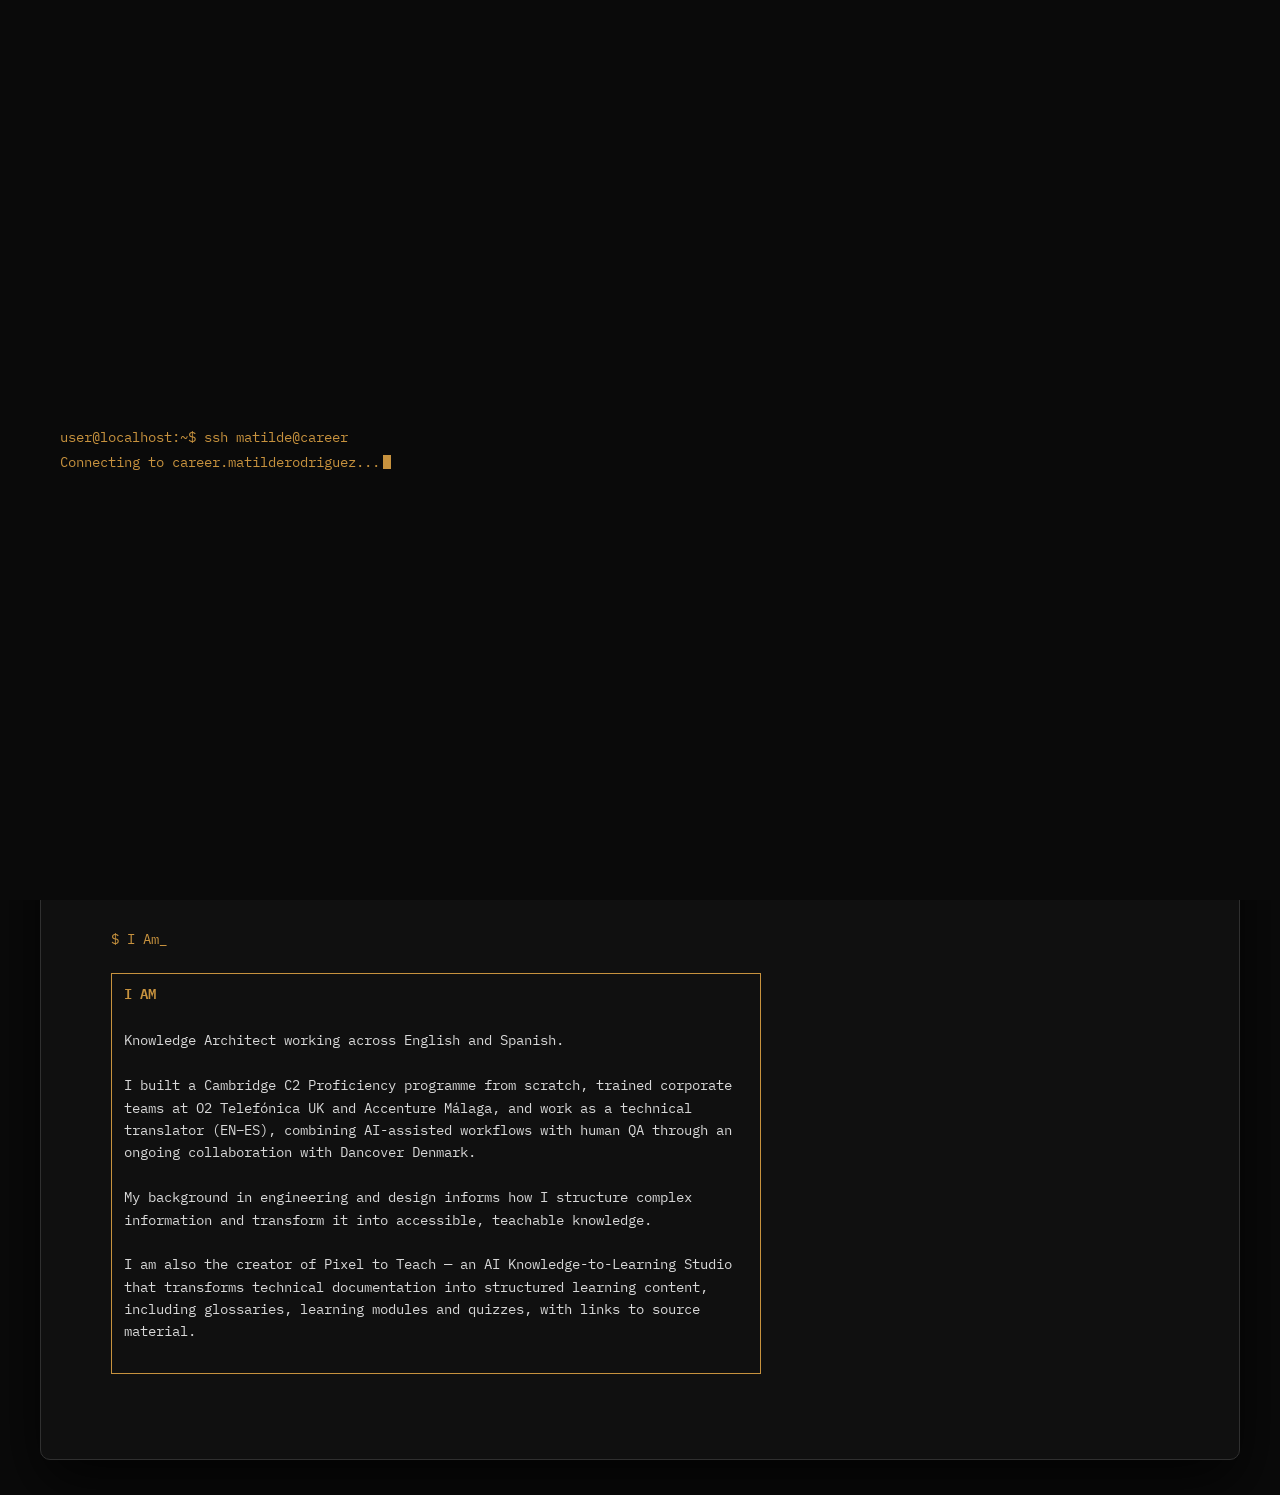
==== index.html @ 770bfb0d "Link personal GitHub profile beside System Notes" ====
<!DOCTYPE html>
<html lang="en">
<head>
<meta charset="UTF-8">
<meta name="viewport" content="width=device-width, initial-scale=1.0">
<title>Matilde Rodríguez | Portfolio</title>
<link rel="preconnect" href="https://fonts.googleapis.com">
<link rel="preconnect" href="https://fonts.gstatic.com" crossorigin>
<link href="https://fonts.googleapis.com/css2?family=IBM+Plex+Mono:wght@400;500;600;700&display=swap" rel="stylesheet">
<link rel="stylesheet" href="style.css">
<style>
.system-notes-entry{display:flex;flex-wrap:wrap;gap:0 2ch;margin-top:16px;font-size:13px}
.system-notes-entry a{display:inline-block;padding:5px 0;color:#c7923e;text-decoration:none}
.system-notes-entry a:hover,.system-notes-entry a:focus-visible{background:#c7923e;color:#101010}
</style>
<link rel="icon" href="favicon.svg">
</head>
<body>
<div id="boot"></div>
<div class="terminal">
<header>
<div class="dots">
<span></span>
<span></span>
<span></span>
</div>
<div class="window-title">
matilde@career:~$
</div>
</header>
<main>
<div class="prompt">$ whoami</div>
<section class="hero">
<div class="ascii">

<span class="ascii-art">███╗   ███╗ ██████╗
████╗ ████║ ██╔══██╗
██╔████╔██║ ██████╔╝
██║╚██╔╝██║ ██╔══██╗
██║ ╚═╝ ██║ ██║  ██║
╚═╝     ╚═╝ ╚═╝  ╚═╝</span><span class="ascii-name">
M A T I L D E
R O D R Í G U E Z
</span>

</div>
<div class="hero-content">
<div class="roles">
<div>LEARNING &amp; CONTENT SPECIALIST | TECHNICAL TRANSLATOR | CAMBRIDGE EXAM SPECIALIST</div>
</div>
<div class="hero-description">
Designing learning systems, technical documentation
and language solutions for international organisations.
</div>
<div class="buttons">
<a class="button" href="Matilde_Rodriguez_ASCII_A4.pdf" download>
DOWNLOAD CV
</a>
<a class="button" href="Matilde_Rodriguez_Portfolio_Case_Studies.pdf" target="_blank" rel="noopener noreferrer">
EXPLORE PORTFOLIO
</a>
<a class="button" href="https://pixel-to-teach.lovable.app" target="_blank" rel="noopener noreferrer">
AI KNOWLEDGE-TO-LEARNING STUDIO
</a>
</div>
<div class="system-notes-entry">
<a href="system-notes.html">[ SYSTEM NOTES ]</a>
<a href="https://github.com/matilderodriguez" aria-label="Matilde Rodríguez on GitHub">[ GITHUB ]</a>
</div>
</div>
</section>
<div class="prompt">$ contact</div>
<div class="terminal-box contact-box">
<h2>CONTACT</h2>
<div class="box-content">
Málaga, Spain<br>
<a href="tel:+34652975926">+34 652 97 59 26</a><br>
<a href="mailto:matilderguez@icloud.com">matilderguez@icloud.com</a>
</div>
</div>
<div class="line"></div>
<div class="prompt">$ I Am</div>
<div class="terminal-box iam-box">
<h2>I AM</h2>
<div class="box-content">
Knowledge Architect working across English and Spanish.

I built a Cambridge C2 Proficiency programme from scratch, trained corporate teams at O2 Telefónica UK and Accenture Málaga, and work as a technical translator (EN–ES), combining AI-assisted workflows with human QA through an ongoing collaboration with Dancover Denmark.

My background in engineering and design informs how I structure complex information and transform it into accessible, teachable knowledge.

I am also the creator of Pixel to Teach — an AI Knowledge-to-Learning Studio that transforms technical documentation into structured learning content, including glossaries, learning modules and quizzes, with links to source material.

</div>
</div>
</main>
</div>
<script src="script.js"></script>
</body>
</html>
---- style.css ----
@font-face{
    font-family:"IBM Plex Mono";
    src:url("IBMPlexMono-Regular.ttf") format("truetype");
    font-weight:400;
    font-style:normal;
    font-display:swap;
}

@font-face{
    font-family:"IBM Plex Mono";
    src:url("IBMPlexMono-Bold.ttf") format("truetype");
    font-weight:700;
    font-style:normal;
    font-display:swap;
}

*{
    margin:0;
    padding:0;
    box-sizing:border-box;
}

body{
    background:#0a0a0a;
    color:#d8d8d8;
    font-family:"IBM Plex Mono","SF Mono","Cascadia Mono","JetBrains Mono",monospace;
    display:flex;
    justify-content:center;
    align-items:flex-start;
    min-height:100vh;
    padding:35px 20px;
}

.terminal{
    width:100%;
    max-width:1200px;
    background:#101010;
    border:1px solid #303030;
    border-radius:10px;
    overflow:hidden;
    box-shadow:0 25px 60px rgba(0,0,0,.7);
}

header{
    height:42px;
    background:#1b1b1b;
    display:flex;
    align-items:center;
    padding:0 16px;
}

.dots{
    display:flex;
    gap:8px;
}

.dots span{
    width:11px;
    height:11px;
    border-radius:50%;
}

.dots span:nth-child(1){background:#ff5f57;}
.dots span:nth-child(2){background:#febc2e;}
.dots span:nth-child(3){background:#28c840;}

.window-title{
    flex:1;
    text-align:center;
    color:#777;
    font-size:12px;
}

.window-title::after{
    content:"_";
    animation:blink 1s infinite;
}

@keyframes blink{
    50%{
        opacity:0;
    }
}

main{
    padding:55px 70px;
}

.prompt{
    color:#c7923e;
    font-size:14px;
    margin:40px 0 25px;
}

.prompt::after{
    content:"_";
    animation:blink 1s infinite;
}

.hero{
    display:flex;
    align-items:center;
    gap:70px;
    padding-bottom:45px;
}

.ascii{
    color:#c7923e;
    font-family:"IBM Plex Mono","SF Mono",monospace;
    white-space:pre;
    font-size:20px;
    line-height:26px;
    font-weight:400;
}

.ascii-art{
    display:block;
    width:25ch;
    transform:scaleX(1.25);
    transform-origin:left center;
    text-shadow:0.5px 0 0 currentColor,-0.5px 0 0 currentColor;
}

.ascii-name{
    display:block;
    color:#c7923e;
    font-size:20px;
    font-weight:700;
    letter-spacing:5px;
    line-height:1.1;
    margin-top:0px;
}

.hero-content{
    flex:1;
}

.roles{
    color:#c7923e;
    font-size:15px;
    line-height:1.8;
}

.hero-description{
    font-size:14px;
    line-height:1.8;
    max-width:600px;
    margin-top:25px;
    margin-bottom:30px;
}

.buttons{
    display:flex;
    flex-direction:row;
    gap:20px;
    flex-wrap:nowrap;
}

.button{
    display:inline-block;
    padding:12px 24px;
    border:1px solid #c7923e;
    color:#c7923e;
    text-decoration:none;
    font-family:"IBM Plex Mono",monospace;
    font-size:13px;
    text-transform:uppercase;
}

.button:hover{
    background:#c7923e;
    color:#111;
}

.terminal-box{
    font-family:"IBM Plex Mono","SF Mono",monospace;
    color:#d8d8d8;
    font-size:14px;
    line-height:1.5;
    margin-bottom:30px;

    border:1px solid #c7923e;
    padding:8px 12px;

    display:flex;
    flex-direction:column;
    gap:4px;
}

.terminal-box h2{
    color:#c7923e;
    font-size:14px;
    font-weight:600;
    margin:0;
}

.contact-box{
    width:fit-content;
}

.iam-box{
    width:100%;
    max-width:650px;
}

.box-content{
    padding:0;
    white-space:pre-wrap;
}

.contact-box .box-content{
    line-height:1.5;
}
.contact-box a{
    color:#d8d8d8;
    text-decoration:none;
}

.contact-box a:visited{
    color:#d8d8d8;
}

.contact-box a:hover{
    color:#c7923e;
}

.contact-box a:active{
    color:#c7923e;
}

.iam-box .box-content{
    line-height:1.6;

}

.line{
    height:1px;
    background:#303030;
    margin:45px 0;

}
@media(max-width:850px){
    body{
        padding:15px;
    }

    main{
        padding:35px 25px;
    }

    .hero{

        flex-direction:column;
        align-items:flex-start;
        gap:35px;

    }

    .ascii{
        font-size:10px;
        line-height:13px;
    }

    .ascii-name{
        font-size:16px;
        letter-spacing:4px;
    }

    .roles{
        font-size:13px;
    }

    .hero-description{
        font-size:13px;
    }

    .buttons{
        flex-direction:column;
        align-items:flex-start;
    }

    .button{
        width:100%;
        text-align:center;
    }

    .terminal-box{
        font-size:12px;
    }

    .contact-box{
        width:fit-content;
        max-width:100%;
    }

    .iam-box{
        width:100%;
    }

}
#boot{
    position:fixed;
    inset:0;
    z-index:9999;

    background:#0a0a0a;
    color:#c7923e;

    font-family:"IBM Plex Mono","SF Mono","Cascadia Mono","JetBrains Mono",monospace;
    font-size:14px;
    line-height:1.8;

    padding:60px;

    display:flex;
    flex-direction:column;
    justify-content:center;

    white-space:pre-wrap;
}

#boot > div:last-child::after{
    content:"";
    display:inline-block;
    width:1ch;
    height:1em;
    margin-left:.35ch;
    vertical-align:-.12em;
    background:currentColor;
    animation:blink 1s infinite;
}

@media(prefers-reduced-motion:reduce){
    #boot > div:last-child::after{
        animation:none;
    }
}

#boot.boot-hidden{
    opacity:0;
    pointer-events:none;
    transition:opacity .6s ease;
}

@media(max-width:850px){

    #boot{
        padding:30px 25px;
        font-size:12px;
    }

}
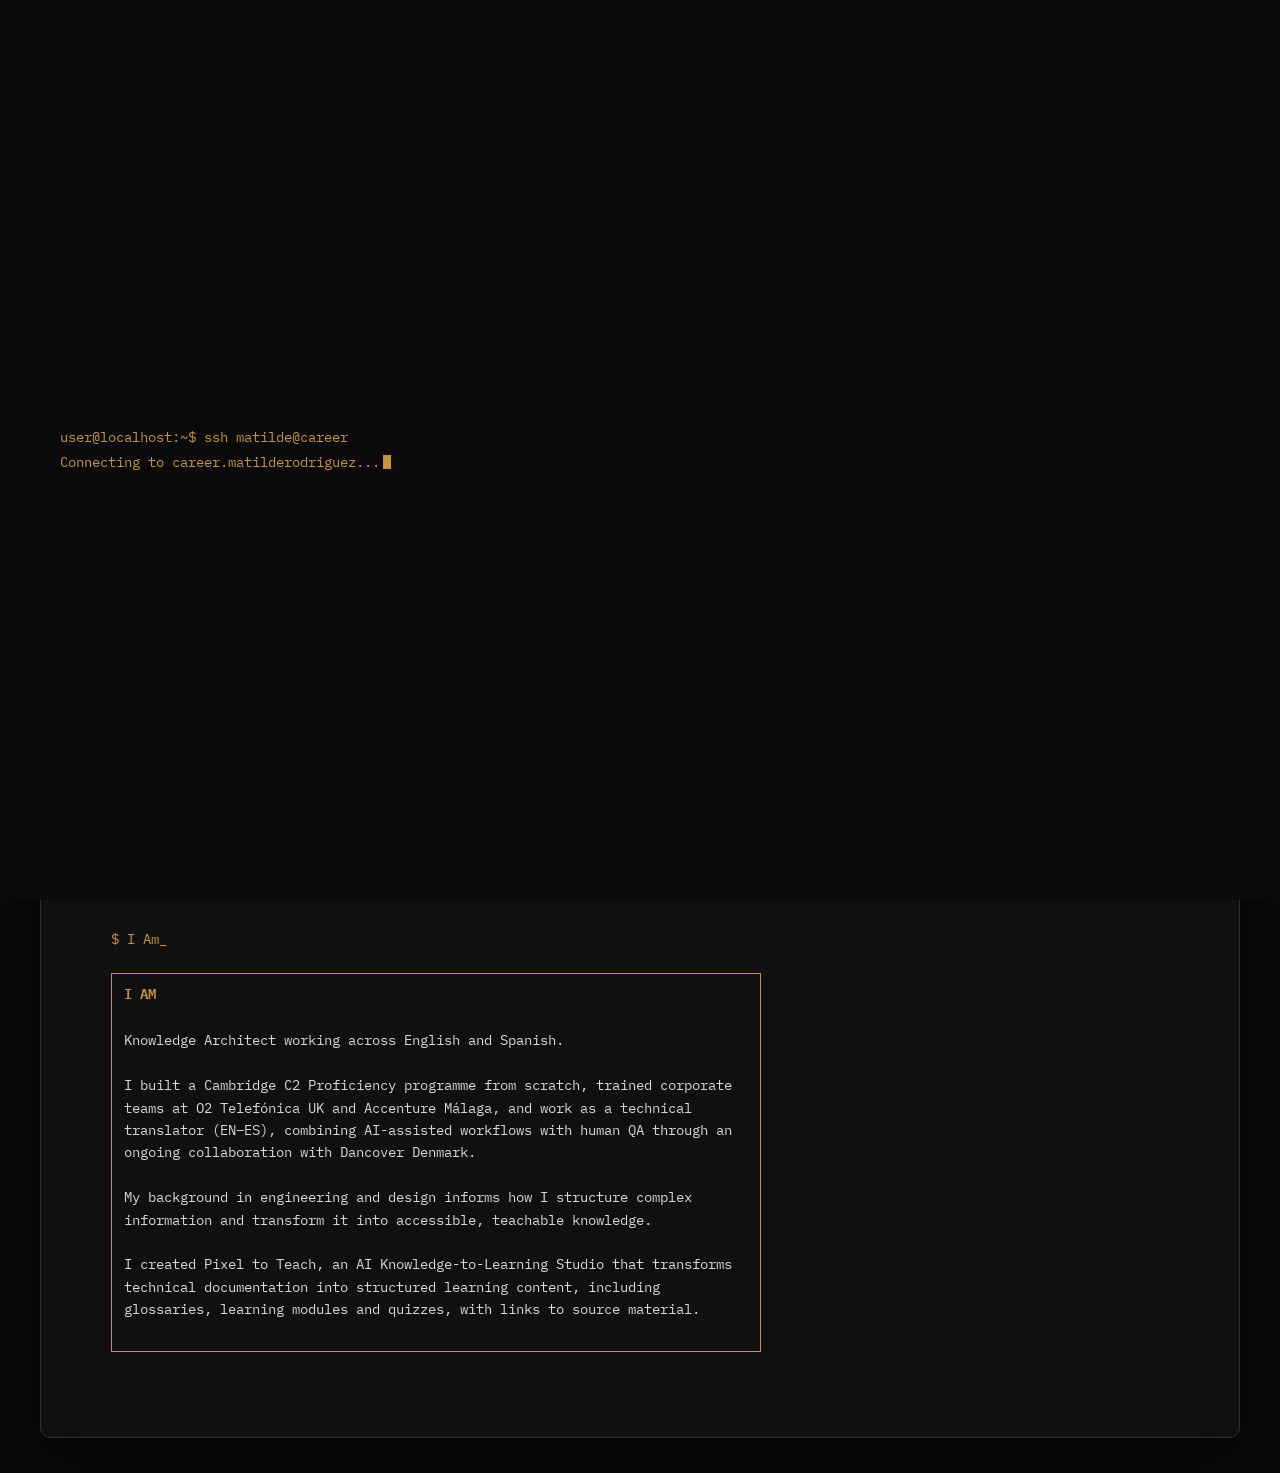
==== commit 2b611e64: "Use an active opening for the Pixel to Teach paragraph" ====
--- a/index.html
+++ b/index.html
@@ -1,5 +1,5 @@
  <!DOCTYPE html>
-<html lang="en">
+<html lang="en-GB">
 <head>
 <meta charset="UTF-8">
 <meta name="viewport" content="width=device-width, initial-scale=1.0">
@@ -89,7 +89,7 @@
 
 My background in engineering and design informs how I structure complex information and transform it into accessible, teachable knowledge.
 
-I am also the creator of Pixel to Teach — an AI Knowledge-to-Learning Studio that transforms technical documentation into structured learning content, including glossaries, learning modules and quizzes, with links to source material.
+I created Pixel to Teach, an AI Knowledge-to-Learning Studio that transforms technical documentation into structured learning content, including glossaries, learning modules and quizzes, with links to source material.
 
 </div>
 </div>
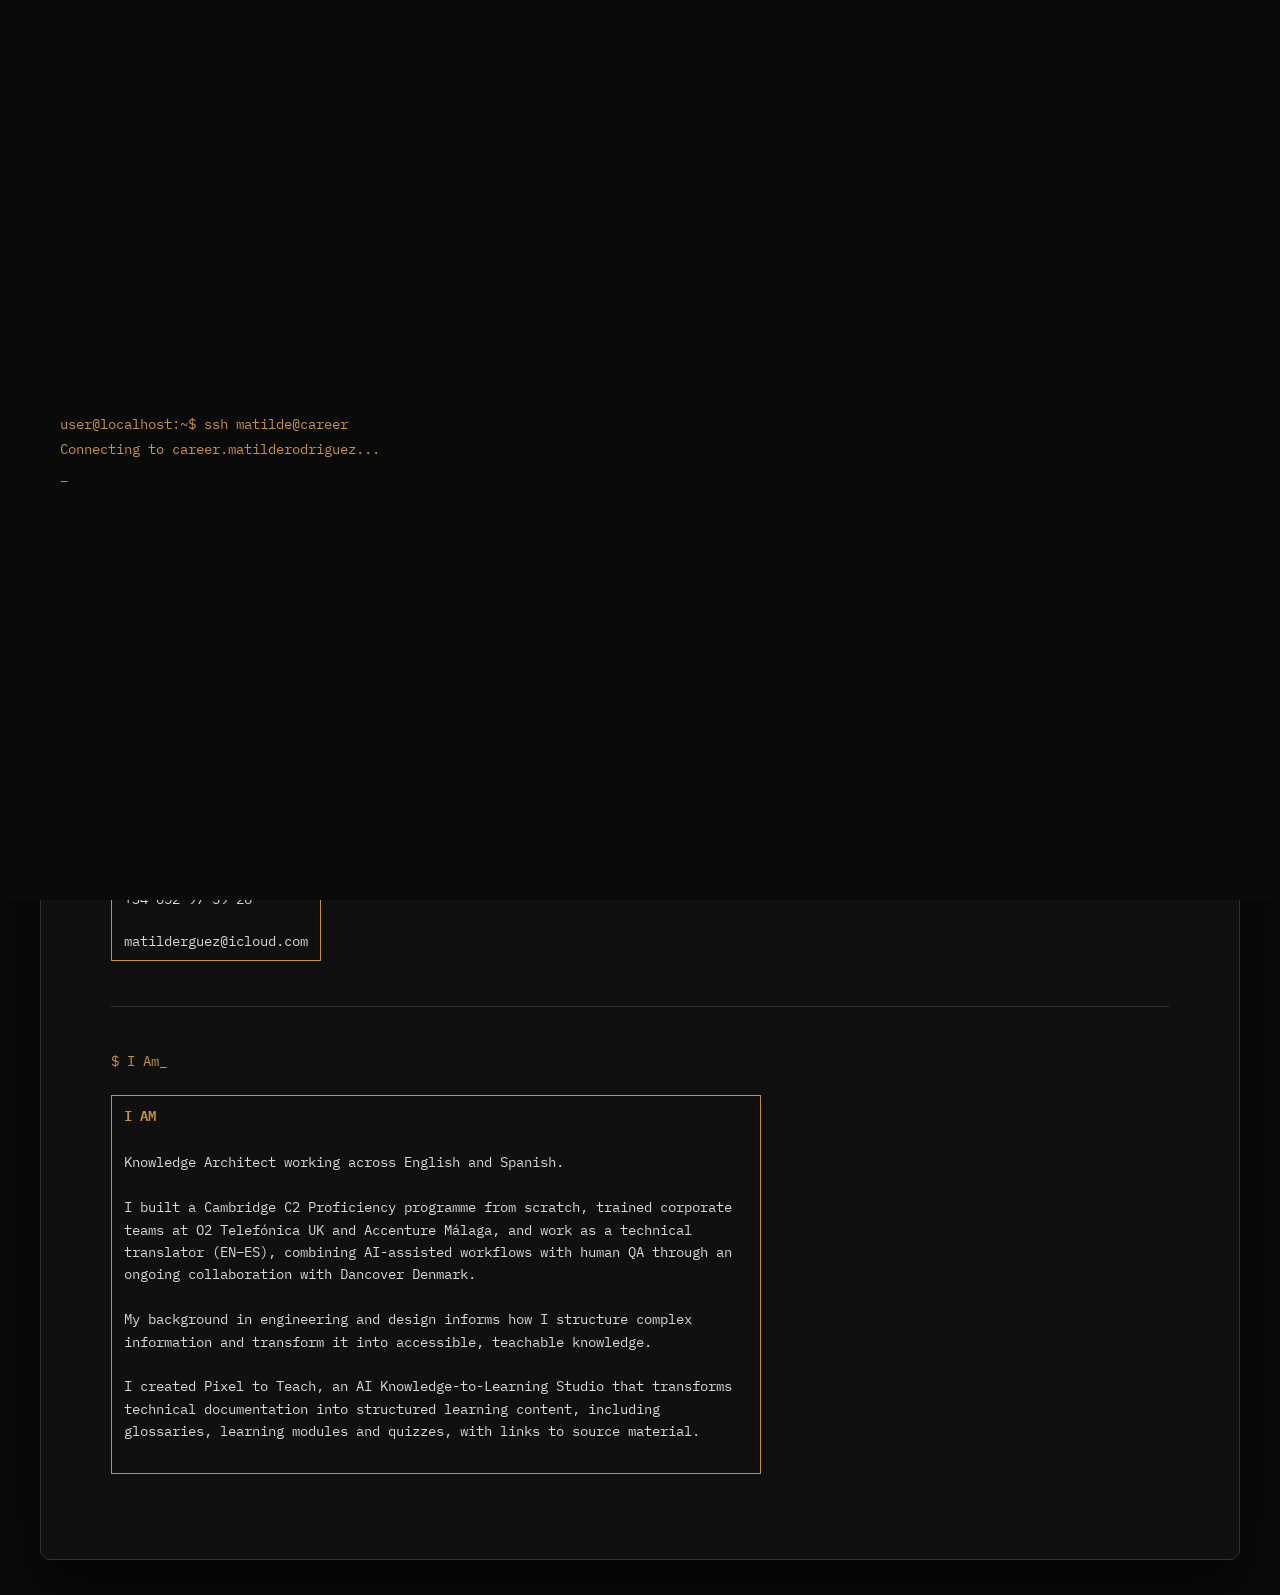
==== commit 10393b70: "Refine the amber portfolio main menu" ====
--- a/index.html
+++ b/index.html
@@ -52,21 +52,7 @@
 Designing learning systems, technical documentation
 and language solutions for international organisations.
 </div>
-<div class="buttons">
-<a class="button" href="Matilde_Rodriguez_ASCII_A4.pdf" download>
-DOWNLOAD CV
-</a>
-<a class="button" href="Matilde_Rodriguez_Portfolio_Case_Studies.pdf" target="_blank" rel="noopener noreferrer">
-EXPLORE PORTFOLIO
-</a>
-<a class="button" href="https://pixel-to-teach.lovable.app" target="_blank" rel="noopener noreferrer">
-AI KNOWLEDGE-TO-LEARNING STUDIO
-</a>
-</div>
-<div class="system-notes-entry">
-<a href="system-notes.html">[ SYSTEM NOTES ]</a>
-<a href="https://github.com/matilderodriguez" aria-label="Matilde Rodríguez on GitHub">[ GITHUB ]</a>
-</div>
+<nav class="main-menu" aria-labelledby="menu-heading"><h2 id="menu-heading">MAIN MENU</h2><a href="Matilde_Rodriguez_ASCII_A4.pdf" download><strong>DOWNLOAD CV</strong><small>PDF</small></a><a href="Matilde_Rodriguez_Portfolio_Case_Studies.pdf" target="_blank" rel="noopener noreferrer"><strong>EXPLORE PORTFOLIO</strong><small>Case studies</small></a><a href="https://pixel-to-teach.lovable.app" target="_blank" rel="noopener noreferrer"><strong>AI KNOWLEDGE-TO-LEARNING STUDIO</strong><small>Pixel to Teach</small></a><div class="secondary"><a href="system-notes.html"><strong>SYSTEM NOTES</strong><small>Knowledge Architecture Atlas</small></a><a href="https://github.com/matilderodriguez" aria-label="Matilde Rodríguez on GitHub"><strong>GITHUB</strong><small>Matilde’s profile</small></a></div></nav>
 </div>
 </section>
 <div class="prompt">$ contact</div>
--- a/style.css
+++ b/style.css
@@ -319,21 +319,9 @@
     white-space:pre-wrap;
 }
 
-#boot > div:last-child::after{
-    content:"";
-    display:inline-block;
-    width:1ch;
-    height:1em;
-    margin-left:.35ch;
-    vertical-align:-.12em;
-    background:currentColor;
+#boot::after{
+    content:"_";
     animation:blink 1s infinite;
-}
-
-@media(prefers-reduced-motion:reduce){
-    #boot > div:last-child::after{
-        animation:none;
-    }
 }
 
 #boot.boot-hidden{
@@ -350,3 +338,15 @@
     }
 
 }
+
+
+@font-face{font-family:Menu;src:url("BarlowCondensed-Medium.ttf") format("truetype");font-weight:500}
+.main-menu{width:100%;max-width:600px;color:#c7923e}
+.main-menu h2{font:500 17px/1.2 Menu,monospace;letter-spacing:.09em;color:#17130d;background:#c7923e;padding:5px 10px;margin:0 0 7px}
+.main-menu a{display:grid;grid-template-columns:minmax(0,1.6fr) minmax(0,1fr);gap:14px;align-items:baseline;padding:11px 10px;min-height:44px;align-content:center;color:inherit;text-decoration:none}
+.main-menu strong{font:500 clamp(18px,1.4vw,21px)/1.12 Menu,monospace;letter-spacing:.025em;text-wrap:balance}
+.main-menu small{font:400 12px/1.45 "IBM Plex Mono",monospace;color:#c2a782}
+.main-menu .secondary{border-top:1px dotted #705738;margin-top:5px;padding-top:7px}
+.main-menu .secondary strong{font-size:17px}
+.main-menu a:is(:hover,:focus-visible){background:#282218;outline:1px solid #c7923e;outline-offset:-1px}
+@media(max-width:850px){.main-menu a{padding:9px 7px;gap:10px}.main-menu small{font-size:11px}.main-menu h2{padding-left:7px}}
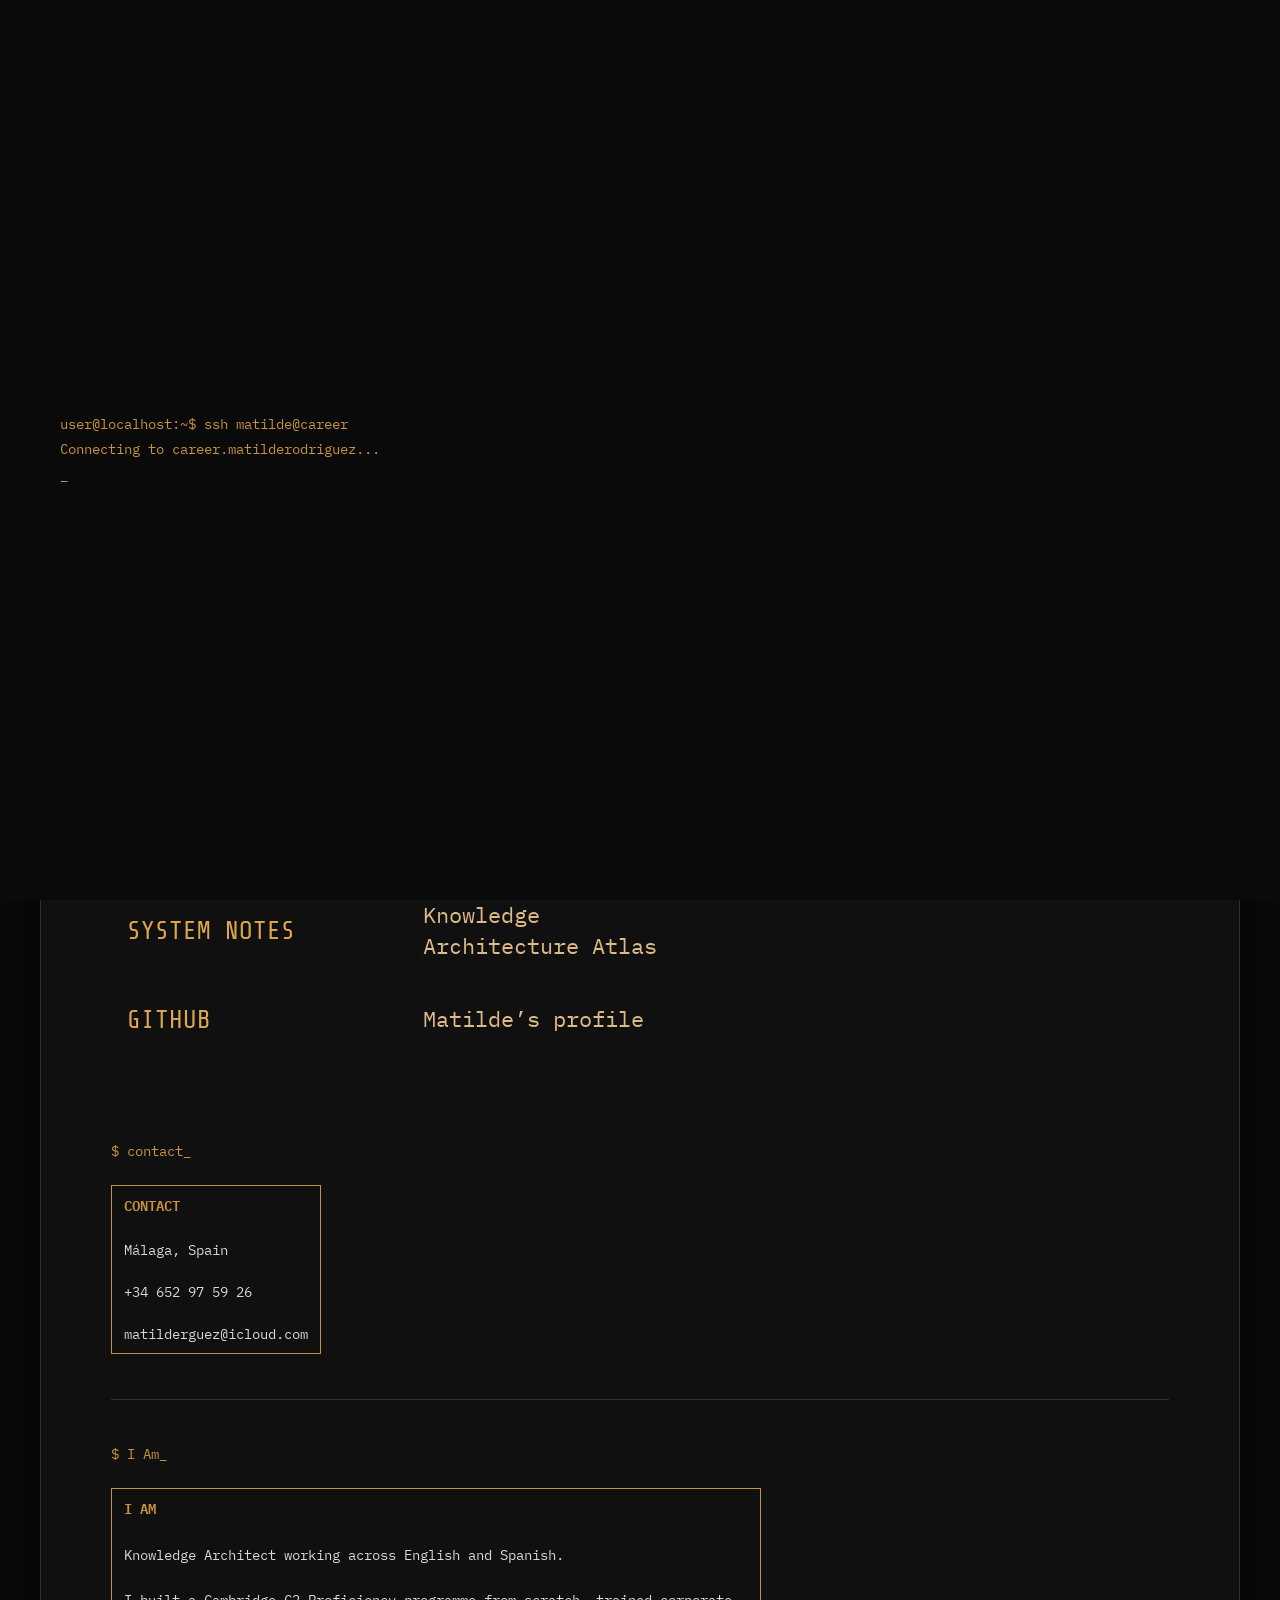
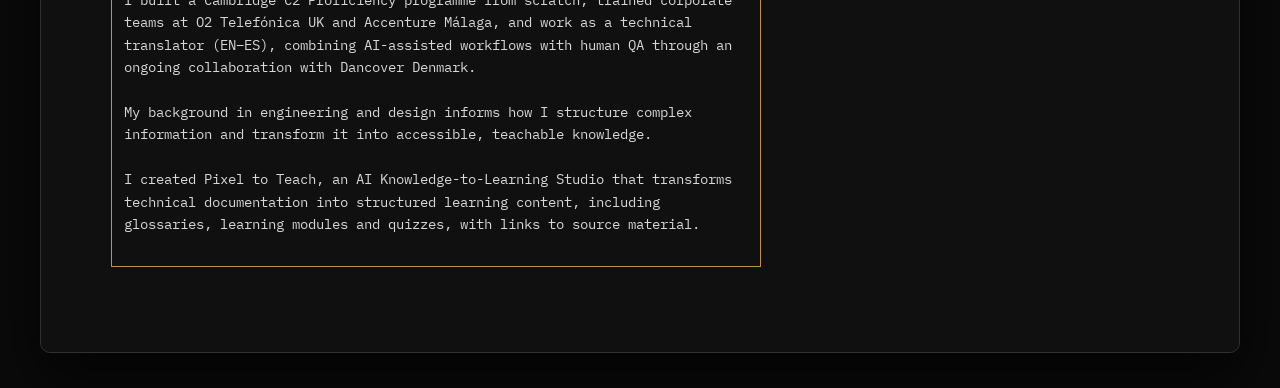
==== commit 719102a4: "Introduce amber terminal menu and side-by-side ASCII masthead" ====
--- a/index.html
+++ b/index.html
@@ -6,12 +6,21 @@
 <title>Matilde Rodríguez | Portfolio</title>
 <link rel="preconnect" href="https://fonts.googleapis.com">
 <link rel="preconnect" href="https://fonts.gstatic.com" crossorigin>
-<link href="https://fonts.googleapis.com/css2?family=IBM+Plex+Mono:wght@400;500;600;700&display=swap" rel="stylesheet">
+<link href="https://fonts.googleapis.com/css2?family=IBM+Plex+Mono:wght@400;500;600;700&amp;family=Share+Tech+Mono&display=swap" rel="stylesheet">
 <link rel="stylesheet" href="style.css">
 <style>
-.system-notes-entry{display:flex;flex-wrap:wrap;gap:0 2ch;margin-top:16px;font-size:13px}
-.system-notes-entry a{display:inline-block;padding:5px 0;color:#c7923e;text-decoration:none}
-.system-notes-entry a:hover,.system-notes-entry a:focus-visible{background:#c7923e;color:#101010}
+.hero { display: block; container-type: inline-size; }
+.hero .ascii { display: flex; justify-content: space-between; align-items: center; white-space: normal; margin-bottom: 2rem; }
+.hero .ascii-art { width: auto; white-space: pre; font-size: clamp(10px, 3cqi, 30px); line-height: 1.08; transform: none; }
+.hero .ascii-name, .main-menu { font-family: "Share Tech Mono", "IBM Plex Mono", monospace; }
+.hero .ascii-name { font-size: clamp(17px, 5.7cqi, 49px); font-weight: 400; letter-spacing: .25em; line-height: 1.15; }
+.main-menu { color: #dda64f; }
+.main-menu h2 { background: #ce9949; color: #151009; padding: .4em .65em; font-size: clamp(19px, 3cqi, 29px); font-weight: 400; }
+.main-menu a { display: grid; grid-template-columns: 1.04fr 1fr; align-items: center; gap: .8rem; padding: .85em .65em; min-height: 44px; color: inherit; text-decoration: none; font-size: clamp(16px, 2.8cqi, 25px); }
+.main-menu small { color: #ddba86; font-size: .86em; }
+.main-menu .secondary { border-top: 2px dotted #b68b47; }
+.main-menu a:hover, .main-menu a:focus-visible { color: #17120c; background: #dda64f; }
+.main-menu a:hover small, .main-menu a:focus-visible small { color: inherit; }
 </style>
 <link rel="icon" href="favicon.svg">
 </head>
@@ -38,10 +47,7 @@
 ██╔████╔██║ ██████╔╝
 ██║╚██╔╝██║ ██╔══██╗
 ██║ ╚═╝ ██║ ██║  ██║
-╚═╝     ╚═╝ ╚═╝  ╚═╝</span><span class="ascii-name">
-M A T I L D E
-R O D R Í G U E Z
-</span>
+╚═╝     ╚═╝ ╚═╝  ╚═╝</span><span class="ascii-name">MATILDE<br>RODRÍGUEZ</span>
 
 </div>
 <div class="hero-content">
@@ -52,7 +58,14 @@
 Designing learning systems, technical documentation
 and language solutions for international organisations.
 </div>
-<nav class="main-menu" aria-labelledby="menu-heading"><h2 id="menu-heading">MAIN MENU</h2><a href="Matilde_Rodriguez_ASCII_A4.pdf" download><strong>DOWNLOAD CV</strong><small>PDF</small></a><a href="Matilde_Rodriguez_Portfolio_Case_Studies.pdf" target="_blank" rel="noopener noreferrer"><strong>EXPLORE PORTFOLIO</strong><small>Case studies</small></a><a href="https://pixel-to-teach.lovable.app" target="_blank" rel="noopener noreferrer"><strong>AI KNOWLEDGE-TO-LEARNING STUDIO</strong><small>Pixel to Teach</small></a><div class="secondary"><a href="system-notes.html"><strong>SYSTEM NOTES</strong><small>Knowledge Architecture Atlas</small></a><a href="https://github.com/matilderodriguez" aria-label="Matilde Rodríguez on GitHub"><strong>GITHUB</strong><small>Matilde’s profile</small></a></div></nav>
+<nav class="main-menu" aria-label="Main menu">
+<h2>MAIN MENU</h2>
+<a href="Matilde_Rodriguez_ASCII_A4.pdf" download><span>DOWNLOAD CV</span><small>PDF</small></a>
+<a href="Matilde_Rodriguez_Portfolio_Case_Studies.pdf" target="_blank" rel="noopener noreferrer"><span>EXPLORE PORTFOLIO</span><small>Case studies</small></a>
+<a href="https://pixel-to-teach.lovable.app" target="_blank" rel="noopener noreferrer"><span>AI KNOWLEDGE-TO-LEARNING STUDIO</span><small>Pixel to Teach</small></a>
+<a href="system-notes.html" class="secondary"><span>SYSTEM NOTES</span><small>Knowledge Architecture Atlas</small></a>
+<a href="https://github.com/matilderodriguez" aria-label="Matilde Rodríguez on GitHub"><span>GITHUB</span><small>Matilde’s profile</small></a>
+</nav>
 </div>
 </section>
 <div class="prompt">$ contact</div>
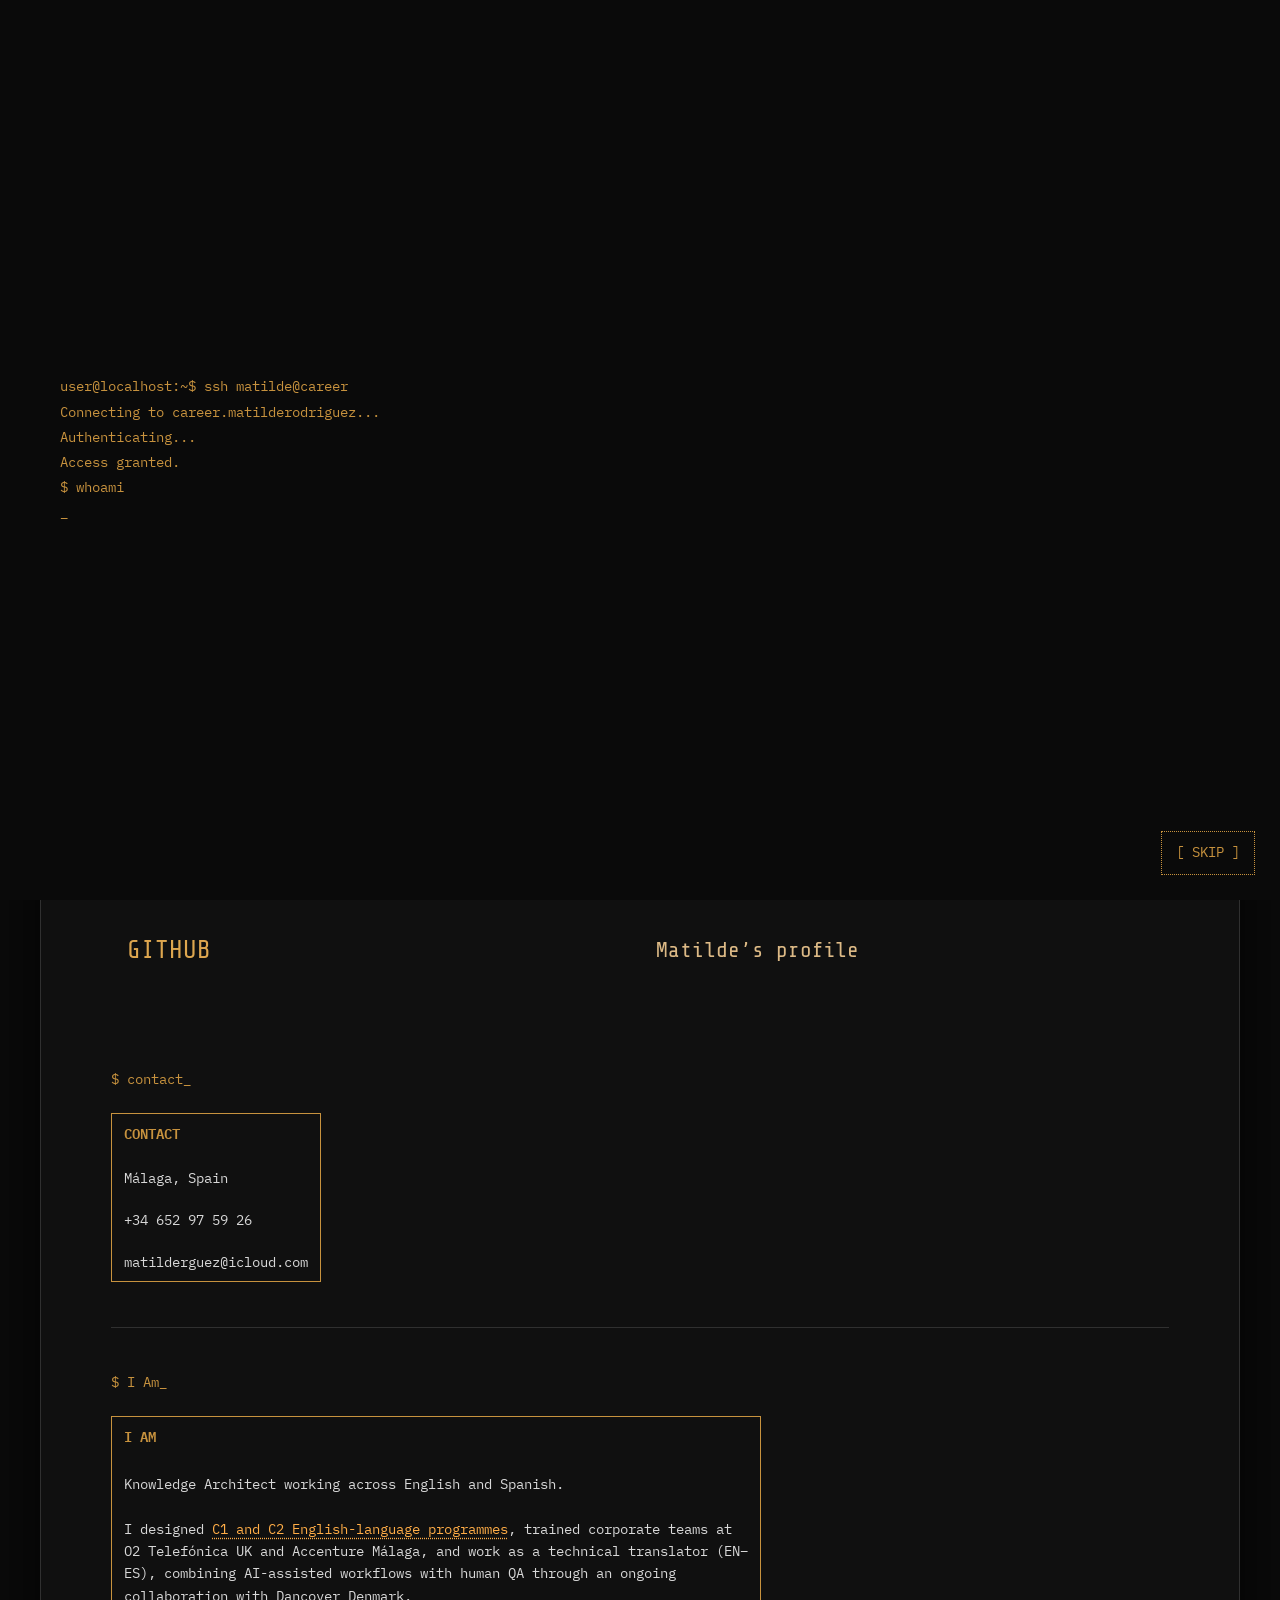
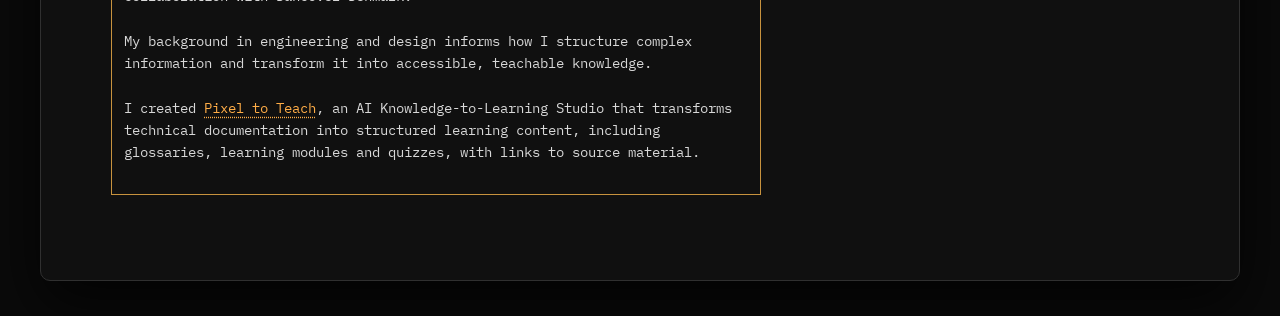
==== commit 0a87c795: "Refine first-visit experience, professional evidence paths and responsive reading" ====
--- a/index.html
+++ b/index.html
@@ -21,11 +21,12 @@
 .main-menu .secondary { border-top: 2px dotted #b68b47; }
 .main-menu a:hover, .main-menu a:focus-visible { color: #17120c; background: #dda64f; }
 .main-menu a:hover small, .main-menu a:focus-visible small { color: inherit; }
+#boot[hidden]{display:none!important}.evidence-link,.evidence-link:visited{color:#ffad47;text-decoration:underline dotted;text-underline-offset:.25em}.evidence-link:focus-visible{outline:2px solid currentColor;outline-offset:3px}#boot-skip{position:absolute;right:25px;bottom:25px;min-height:44px;background:transparent;color:inherit;border:1px dotted currentColor;font:inherit;padding:8px 14px;cursor:pointer}#boot-skip:focus-visible{outline:2px solid currentColor;outline-offset:3px}@media(prefers-reduced-motion:reduce){.window-title::after,.prompt::after,#boot::after{animation:none}}@media(max-width:480px){.main-menu a{grid-template-columns:minmax(0,1.15fr) minmax(0,1fr);gap:.65rem;overflow-wrap:anywhere}.main-menu small{font-size:.77em}.iam-box .box-content{font-size:14px;line-height:1.65}.contact-box{overflow-wrap:anywhere}}
 </style>
 <link rel="icon" href="favicon.svg">
 </head>
 <body>
-<div id="boot"></div>
+<div id="boot" hidden aria-hidden="true"></div>
 <div class="terminal">
 <header>
 <div class="dots">
@@ -63,7 +64,7 @@
 <a href="Matilde_Rodriguez_ASCII_A4.pdf" download><span>DOWNLOAD CV</span><small>PDF</small></a>
 <a href="Matilde_Rodriguez_Portfolio_Case_Studies.pdf" target="_blank" rel="noopener noreferrer"><span>EXPLORE PORTFOLIO</span><small>Case studies</small></a>
 <a href="https://pixel-to-teach.lovable.app" target="_blank" rel="noopener noreferrer"><span>AI KNOWLEDGE-TO-LEARNING STUDIO</span><small>Pixel to Teach</small></a>
-<a href="system-notes.html" class="secondary"><span>SYSTEM NOTES</span><small>Knowledge Architecture Atlas</small></a>
+<a href="system-notes.html" class="secondary"><span>SYSTEM NOTES</span><small>Design principles &amp; working examples</small></a>
 <a href="https://github.com/matilderodriguez" aria-label="Matilde Rodríguez on GitHub"><span>GITHUB</span><small>Matilde’s profile</small></a>
 </nav>
 </div>
@@ -84,11 +85,11 @@
 <div class="box-content">
 Knowledge Architect working across English and Spanish.
 
-I built a Cambridge C2 Proficiency programme from scratch, trained corporate teams at O2 Telefónica UK and Accenture Málaga, and work as a technical translator (EN–ES), combining AI-assisted workflows with human QA through an ongoing collaboration with Dancover Denmark.
+I designed <a class="evidence-link" href="system-notes.html#curriculum-design">C1 and C2 English-language programmes</a>, trained corporate teams at O2 Telefónica UK and Accenture Málaga, and work as a technical translator (EN–ES), combining AI-assisted workflows with human QA through an ongoing collaboration with Dancover Denmark.
 
 My background in engineering and design informs how I structure complex information and transform it into accessible, teachable knowledge.
 
-I created Pixel to Teach, an AI Knowledge-to-Learning Studio that transforms technical documentation into structured learning content, including glossaries, learning modules and quizzes, with links to source material.
+I created <a class="evidence-link" href="system-notes.html#pixel-to-teach">Pixel to Teach</a>, an AI Knowledge-to-Learning Studio that transforms technical documentation into structured learning content, including glossaries, learning modules and quizzes, with links to source material.
 
 </div>
 </div>
--- a/style.css
+++ b/style.css
@@ -338,15 +338,3 @@
     }
 
 }
-
-
-@font-face{font-family:Menu;src:url("BarlowCondensed-Medium.ttf") format("truetype");font-weight:500}
-.main-menu{width:100%;max-width:600px;color:#c7923e}
-.main-menu h2{font:500 17px/1.2 Menu,monospace;letter-spacing:.09em;color:#17130d;background:#c7923e;padding:5px 10px;margin:0 0 7px}
-.main-menu a{display:grid;grid-template-columns:minmax(0,1.6fr) minmax(0,1fr);gap:14px;align-items:baseline;padding:11px 10px;min-height:44px;align-content:center;color:inherit;text-decoration:none}
-.main-menu strong{font:500 clamp(18px,1.4vw,21px)/1.12 Menu,monospace;letter-spacing:.025em;text-wrap:balance}
-.main-menu small{font:400 12px/1.45 "IBM Plex Mono",monospace;color:#c2a782}
-.main-menu .secondary{border-top:1px dotted #705738;margin-top:5px;padding-top:7px}
-.main-menu .secondary strong{font-size:17px}
-.main-menu a:is(:hover,:focus-visible){background:#282218;outline:1px solid #c7923e;outline-offset:-1px}
-@media(max-width:850px){.main-menu a{padding:9px 7px;gap:10px}.main-menu small{font-size:11px}.main-menu h2{padding-left:7px}}
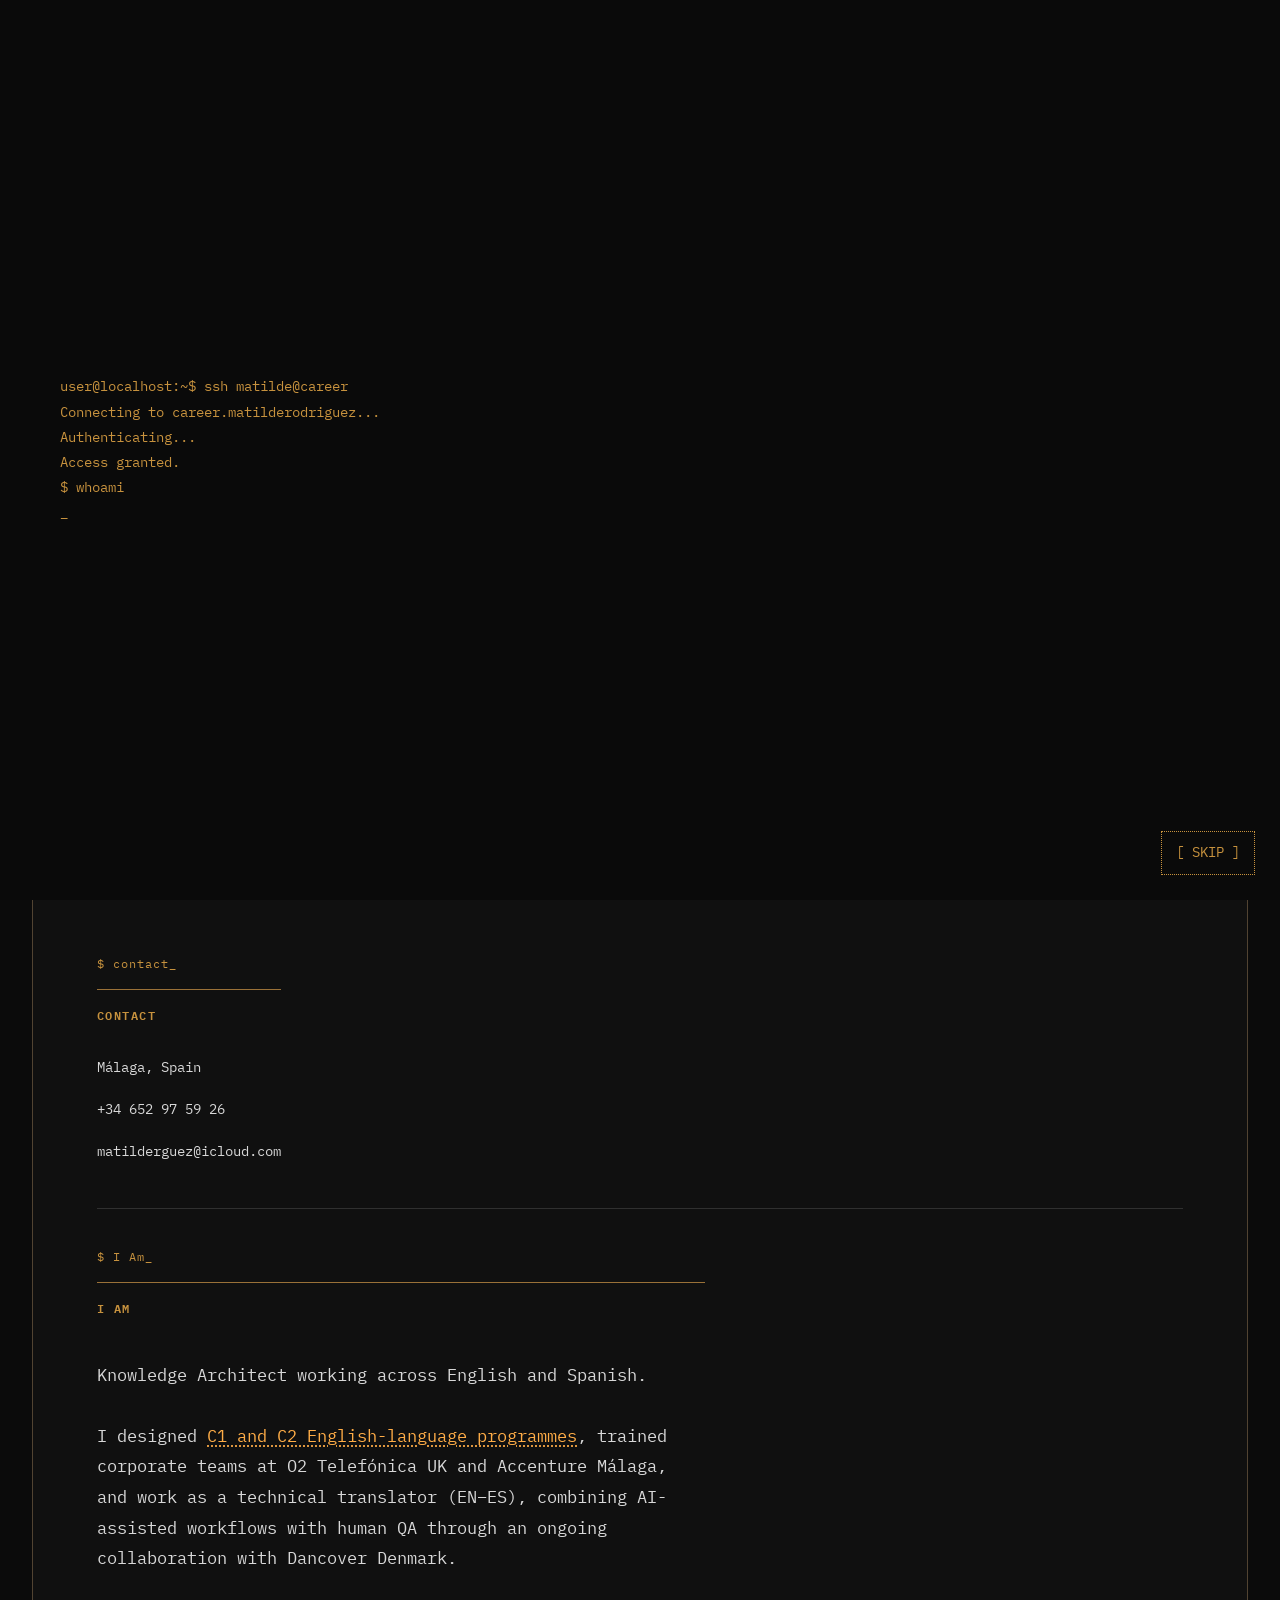
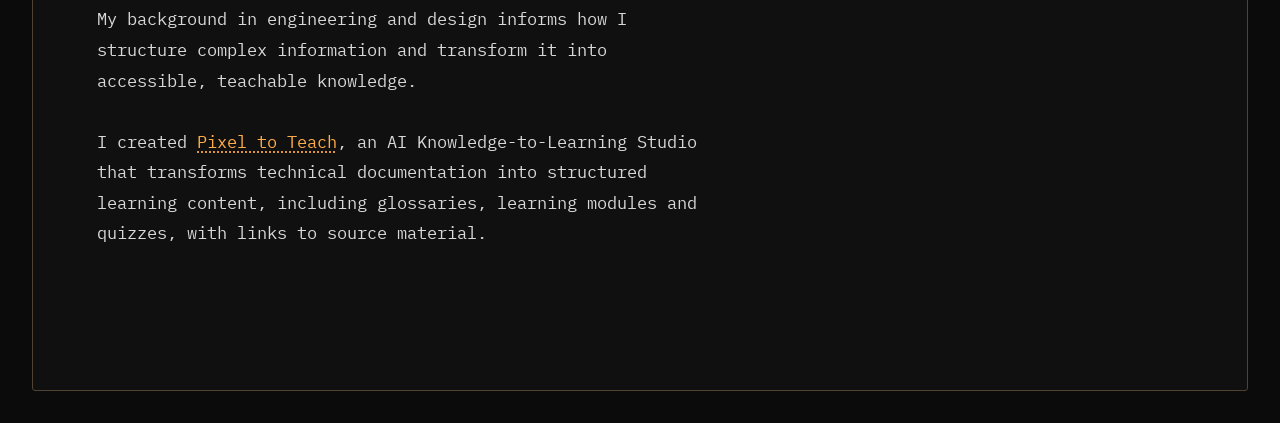
==== commit 1a581690: "Explore editorial terminal cover with protected original content" ====
--- a/index.html
+++ b/index.html
@@ -22,6 +22,33 @@
 .main-menu a:hover, .main-menu a:focus-visible { color: #17120c; background: #dda64f; }
 .main-menu a:hover small, .main-menu a:focus-visible small { color: inherit; }
 #boot[hidden]{display:none!important}.evidence-link,.evidence-link:visited{color:#ffad47;text-decoration:underline dotted;text-underline-offset:.25em}.evidence-link:focus-visible{outline:2px solid currentColor;outline-offset:3px}#boot-skip{position:absolute;right:25px;bottom:25px;min-height:44px;background:transparent;color:inherit;border:1px dotted currentColor;font:inherit;padding:8px 14px;cursor:pointer}#boot-skip:focus-visible{outline:2px solid currentColor;outline-offset:3px}@media(prefers-reduced-motion:reduce){.window-title::after,.prompt::after,#boot::after{animation:none}}@media(max-width:480px){.main-menu a{grid-template-columns:minmax(0,1.15fr) minmax(0,1fr);gap:.65rem;overflow-wrap:anywhere}.main-menu small{font-size:.77em}.iam-box .box-content{font-size:14px;line-height:1.65}.contact-box{overflow-wrap:anywhere}}
+
+/* Editorial terminal cover: typography and composition only. */
+body{padding:clamp(8px,2.5vw,36px);background:#0b0b0b}
+.terminal{max-width:1280px;border-radius:3px;box-shadow:none;border-color:#514332}
+main{padding:clamp(18px,5vw,72px)}
+.prompt{margin:0 0 18px;font-size:12px;letter-spacing:.08em}
+.hero{padding-bottom:clamp(36px,6vw,72px)}
+.hero .ascii{display:grid;grid-template-columns:minmax(0,1.05fr) minmax(0,1fr);gap:clamp(12px,4cqi,48px);align-items:end;border-bottom:1px solid #9a7138;padding:0 0 clamp(20px,4cqi,48px);margin-bottom:clamp(20px,4cqi,44px)}
+.hero .ascii-art{font-size:clamp(8px,3.2cqi,36px);color:#e4aa59;text-shadow:none}
+.hero .ascii-name{font-family:"IBM Plex Mono",monospace;font-size:clamp(19px,6cqi,76px);font-weight:700;letter-spacing:-.055em;line-height:1.04;color:#f0e9d9}
+.hero-content{display:grid;grid-template-columns:minmax(0,1fr) minmax(0,1.3fr);column-gap:clamp(24px,6cqi,72px);align-items:start}
+.roles{font-size:clamp(13px,1.6cqi,17px);line-height:1.7;letter-spacing:.035em;color:#e4aa59}
+.hero-description{grid-column:1;font-size:clamp(16px,2cqi,23px);line-height:1.55;color:#e3ddd2;margin:18px 0 0;max-width:36ch}
+.main-menu{grid-column:2;grid-row:1/span 2;font-family:"IBM Plex Mono",monospace;border-top:1px solid #dda64f}
+.main-menu h2{background:transparent;color:#dda64f;font-size:13px;font-weight:600;letter-spacing:.12em;padding:12px 0;border-bottom:1px solid #554631}
+.main-menu a{grid-template-columns:minmax(0,1.4fr) minmax(0,1fr);font-size:clamp(13px,1.65cqi,19px);font-weight:600;padding:16px 8px;gap:12px;border-bottom:1px solid #403a30;overflow-wrap:anywhere}
+.main-menu small{font-size:12px;font-weight:400;line-height:1.5;color:#c5b9a6}
+.main-menu .secondary{border-top:0}
+.terminal-box{border:0;border-top:1px solid #9a7138;padding:16px 0;gap:12px}
+.terminal-box h2{font-size:12px;letter-spacing:.12em}
+.iam-box{max-width:76ch}
+.iam-box .box-content{font-size:clamp(14px,1.5vw,17px);line-height:1.8}
+.contact-box{max-width:100%}
+.line{margin:24px 0 40px}
+@media(max-width:720px){.hero-content{display:block}.main-menu{margin-top:28px}.hero-description{max-width:44ch}.hero .ascii{align-items:center}.hero .ascii-name{font-size:clamp(16px,6cqi,42px)}.hero .ascii-art{font-size:clamp(7px,3.2cqi,24px)}}
+@media(max-width:360px){.hero .ascii{gap:8px}.main-menu a{grid-template-columns:1fr;gap:4px;padding:12px 4px}}
+
 </style>
 <link rel="icon" href="favicon.svg">
 </head>
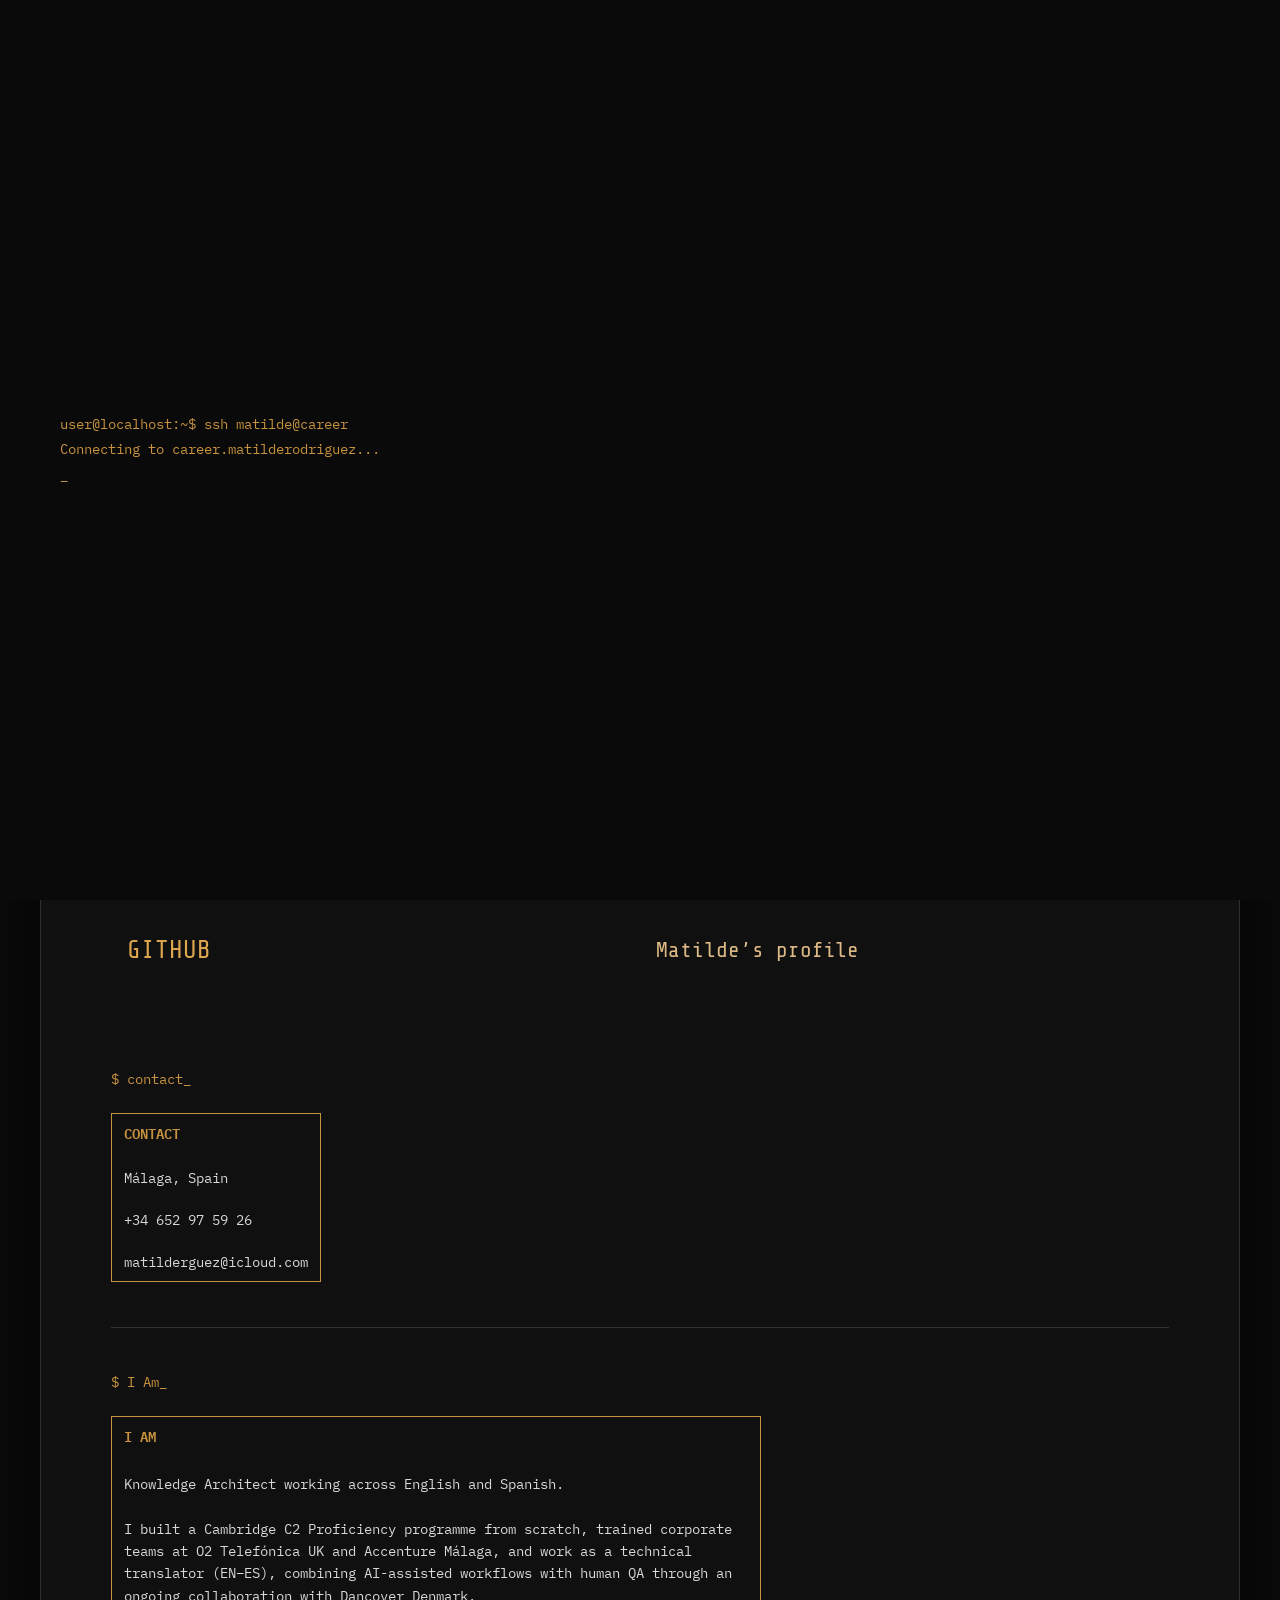
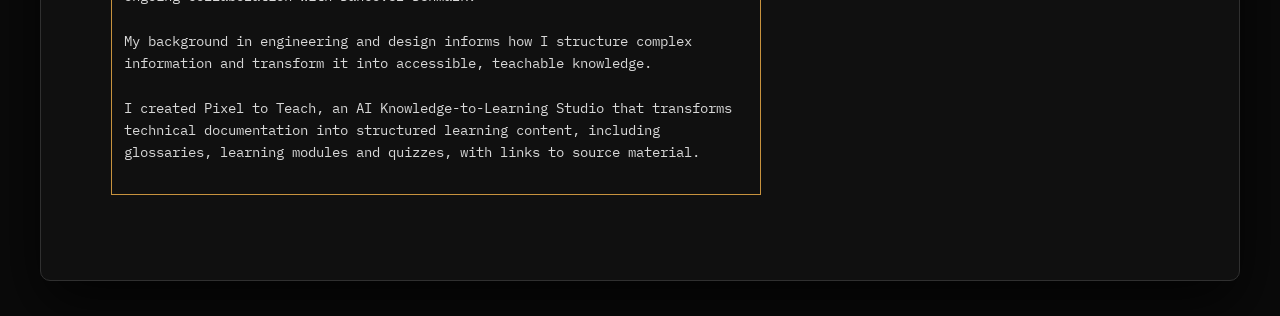
==== commit f057dc22: "Restore portfolio landing page exactly as of 09:00 Madrid; preserve System Notes" ====
--- a/index.html
+++ b/index.html
@@ -21,39 +21,11 @@
 .main-menu .secondary { border-top: 2px dotted #b68b47; }
 .main-menu a:hover, .main-menu a:focus-visible { color: #17120c; background: #dda64f; }
 .main-menu a:hover small, .main-menu a:focus-visible small { color: inherit; }
-#boot[hidden]{display:none!important}.evidence-link,.evidence-link:visited{color:#ffad47;text-decoration:underline dotted;text-underline-offset:.25em}.evidence-link:focus-visible{outline:2px solid currentColor;outline-offset:3px}#boot-skip{position:absolute;right:25px;bottom:25px;min-height:44px;background:transparent;color:inherit;border:1px dotted currentColor;font:inherit;padding:8px 14px;cursor:pointer}#boot-skip:focus-visible{outline:2px solid currentColor;outline-offset:3px}@media(prefers-reduced-motion:reduce){.window-title::after,.prompt::after,#boot::after{animation:none}}@media(max-width:480px){.main-menu a{grid-template-columns:minmax(0,1.15fr) minmax(0,1fr);gap:.65rem;overflow-wrap:anywhere}.main-menu small{font-size:.77em}.iam-box .box-content{font-size:14px;line-height:1.65}.contact-box{overflow-wrap:anywhere}}
-
-/* Editorial terminal cover: typography and composition only. */
-body{padding:clamp(8px,2.5vw,36px);background:#0b0b0b}
-.terminal{max-width:1280px;border-radius:3px;box-shadow:none;border-color:#514332}
-main{padding:clamp(18px,5vw,72px)}
-.prompt{margin:0 0 18px;font-size:12px;letter-spacing:.08em}
-.hero{padding-bottom:clamp(36px,6vw,72px)}
-.hero .ascii{display:grid;grid-template-columns:minmax(0,1.05fr) minmax(0,1fr);gap:clamp(12px,4cqi,48px);align-items:end;border-bottom:1px solid #9a7138;padding:0 0 clamp(20px,4cqi,48px);margin-bottom:clamp(20px,4cqi,44px)}
-.hero .ascii-art{font-size:clamp(8px,3.2cqi,36px);color:#e4aa59;text-shadow:none}
-.hero .ascii-name{font-family:"IBM Plex Mono",monospace;font-size:clamp(19px,6cqi,76px);font-weight:700;letter-spacing:-.055em;line-height:1.04;color:#f0e9d9}
-.hero-content{display:grid;grid-template-columns:minmax(0,1fr) minmax(0,1.3fr);column-gap:clamp(24px,6cqi,72px);align-items:start}
-.roles{font-size:clamp(13px,1.6cqi,17px);line-height:1.7;letter-spacing:.035em;color:#e4aa59}
-.hero-description{grid-column:1;font-size:clamp(16px,2cqi,23px);line-height:1.55;color:#e3ddd2;margin:18px 0 0;max-width:36ch}
-.main-menu{grid-column:2;grid-row:1/span 2;font-family:"IBM Plex Mono",monospace;border-top:1px solid #dda64f}
-.main-menu h2{background:transparent;color:#dda64f;font-size:13px;font-weight:600;letter-spacing:.12em;padding:12px 0;border-bottom:1px solid #554631}
-.main-menu a{grid-template-columns:minmax(0,1.4fr) minmax(0,1fr);font-size:clamp(13px,1.65cqi,19px);font-weight:600;padding:16px 8px;gap:12px;border-bottom:1px solid #403a30;overflow-wrap:anywhere}
-.main-menu small{font-size:12px;font-weight:400;line-height:1.5;color:#c5b9a6}
-.main-menu .secondary{border-top:0}
-.terminal-box{border:0;border-top:1px solid #9a7138;padding:16px 0;gap:12px}
-.terminal-box h2{font-size:12px;letter-spacing:.12em}
-.iam-box{max-width:76ch}
-.iam-box .box-content{font-size:clamp(14px,1.5vw,17px);line-height:1.8}
-.contact-box{max-width:100%}
-.line{margin:24px 0 40px}
-@media(max-width:720px){.hero-content{display:block}.main-menu{margin-top:28px}.hero-description{max-width:44ch}.hero .ascii{align-items:center}.hero .ascii-name{font-size:clamp(16px,6cqi,42px)}.hero .ascii-art{font-size:clamp(7px,3.2cqi,24px)}}
-@media(max-width:360px){.hero .ascii{gap:8px}.main-menu a{grid-template-columns:1fr;gap:4px;padding:12px 4px}}
-
 </style>
 <link rel="icon" href="favicon.svg">
 </head>
 <body>
-<div id="boot" hidden aria-hidden="true"></div>
+<div id="boot"></div>
 <div class="terminal">
 <header>
 <div class="dots">
@@ -91,7 +63,7 @@
 <a href="Matilde_Rodriguez_ASCII_A4.pdf" download><span>DOWNLOAD CV</span><small>PDF</small></a>
 <a href="Matilde_Rodriguez_Portfolio_Case_Studies.pdf" target="_blank" rel="noopener noreferrer"><span>EXPLORE PORTFOLIO</span><small>Case studies</small></a>
 <a href="https://pixel-to-teach.lovable.app" target="_blank" rel="noopener noreferrer"><span>AI KNOWLEDGE-TO-LEARNING STUDIO</span><small>Pixel to Teach</small></a>
-<a href="system-notes.html" class="secondary"><span>SYSTEM NOTES</span><small>Design principles &amp; working examples</small></a>
+<a href="system-notes.html" class="secondary"><span>SYSTEM NOTES</span><small>Knowledge Architecture Atlas</small></a>
 <a href="https://github.com/matilderodriguez" aria-label="Matilde Rodríguez on GitHub"><span>GITHUB</span><small>Matilde’s profile</small></a>
 </nav>
 </div>
@@ -112,11 +84,11 @@
 <div class="box-content">
 Knowledge Architect working across English and Spanish.
 
-I designed <a class="evidence-link" href="system-notes.html#curriculum-design">C1 and C2 English-language programmes</a>, trained corporate teams at O2 Telefónica UK and Accenture Málaga, and work as a technical translator (EN–ES), combining AI-assisted workflows with human QA through an ongoing collaboration with Dancover Denmark.
+I built a Cambridge C2 Proficiency programme from scratch, trained corporate teams at O2 Telefónica UK and Accenture Málaga, and work as a technical translator (EN–ES), combining AI-assisted workflows with human QA through an ongoing collaboration with Dancover Denmark.
 
 My background in engineering and design informs how I structure complex information and transform it into accessible, teachable knowledge.
 
-I created <a class="evidence-link" href="system-notes.html#pixel-to-teach">Pixel to Teach</a>, an AI Knowledge-to-Learning Studio that transforms technical documentation into structured learning content, including glossaries, learning modules and quizzes, with links to source material.
+I created Pixel to Teach, an AI Knowledge-to-Learning Studio that transforms technical documentation into structured learning content, including glossaries, learning modules and quizzes, with links to source material.
 
 </div>
 </div>
